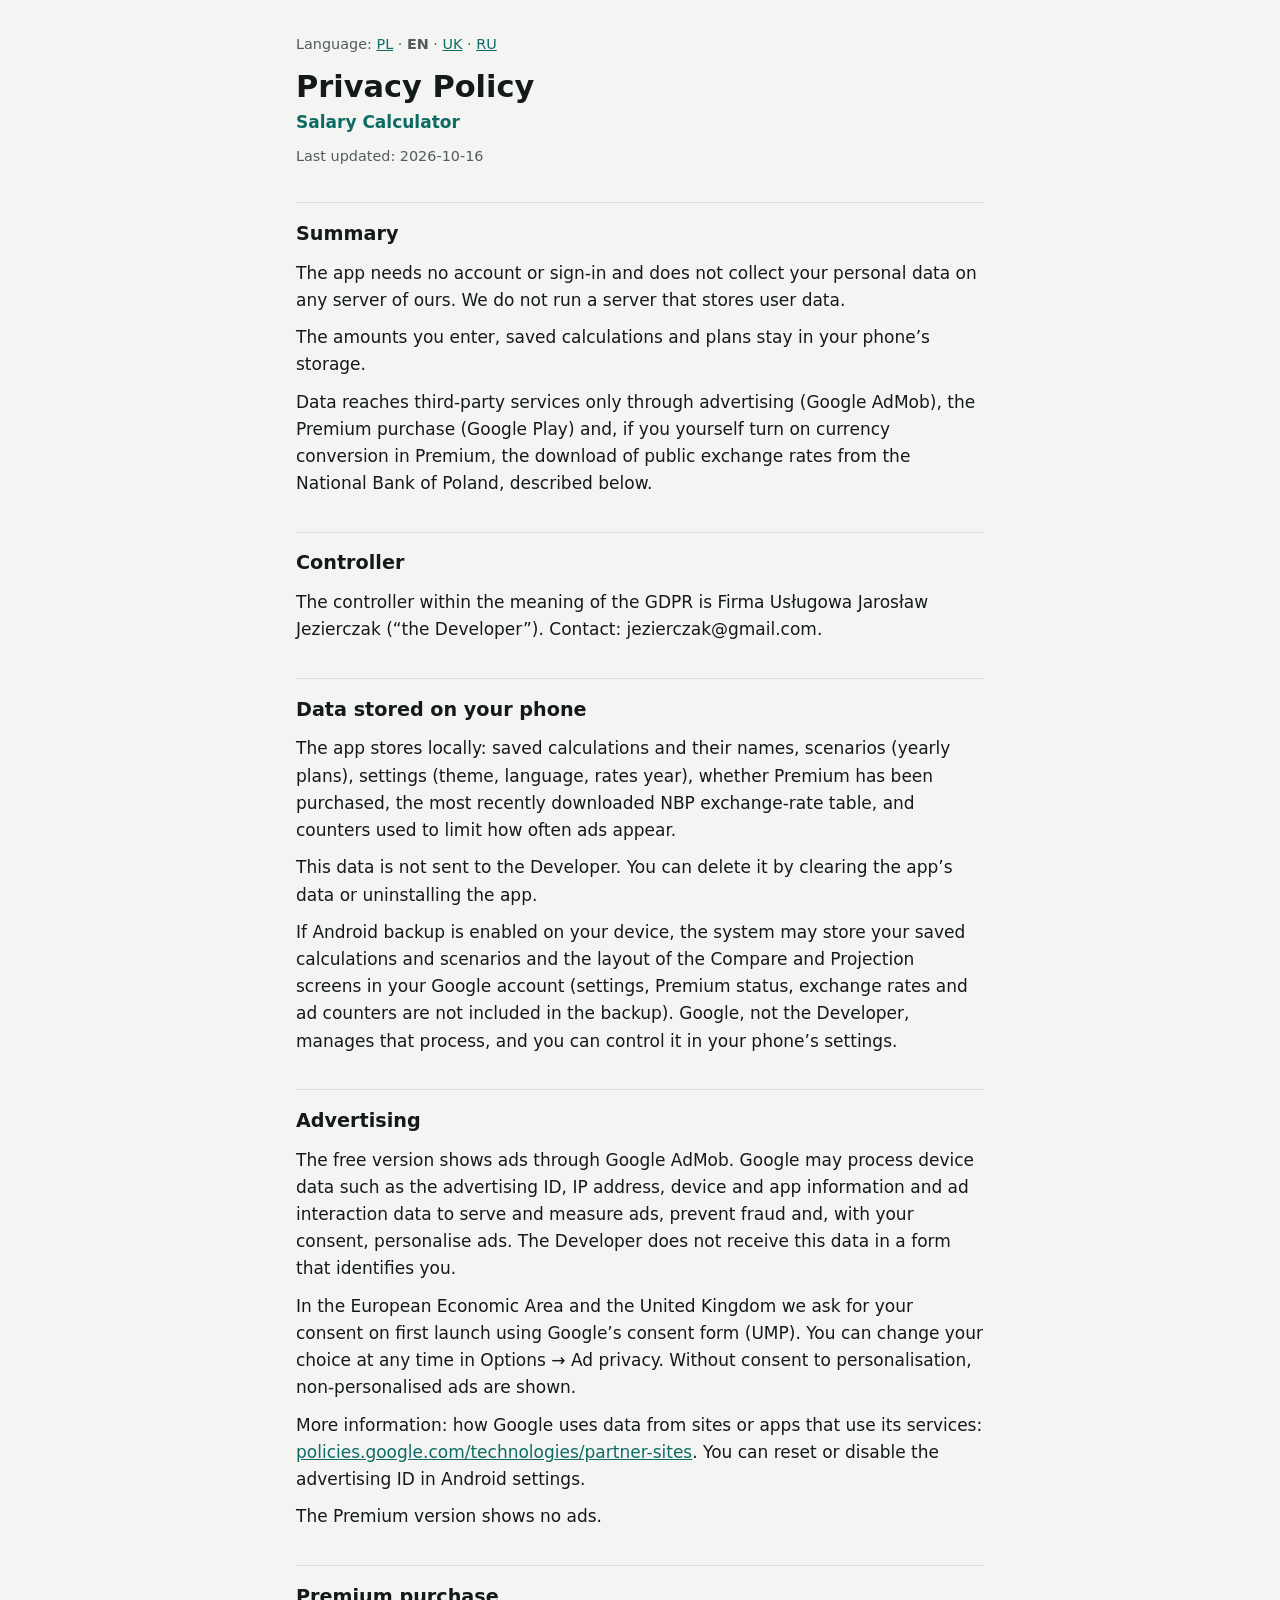
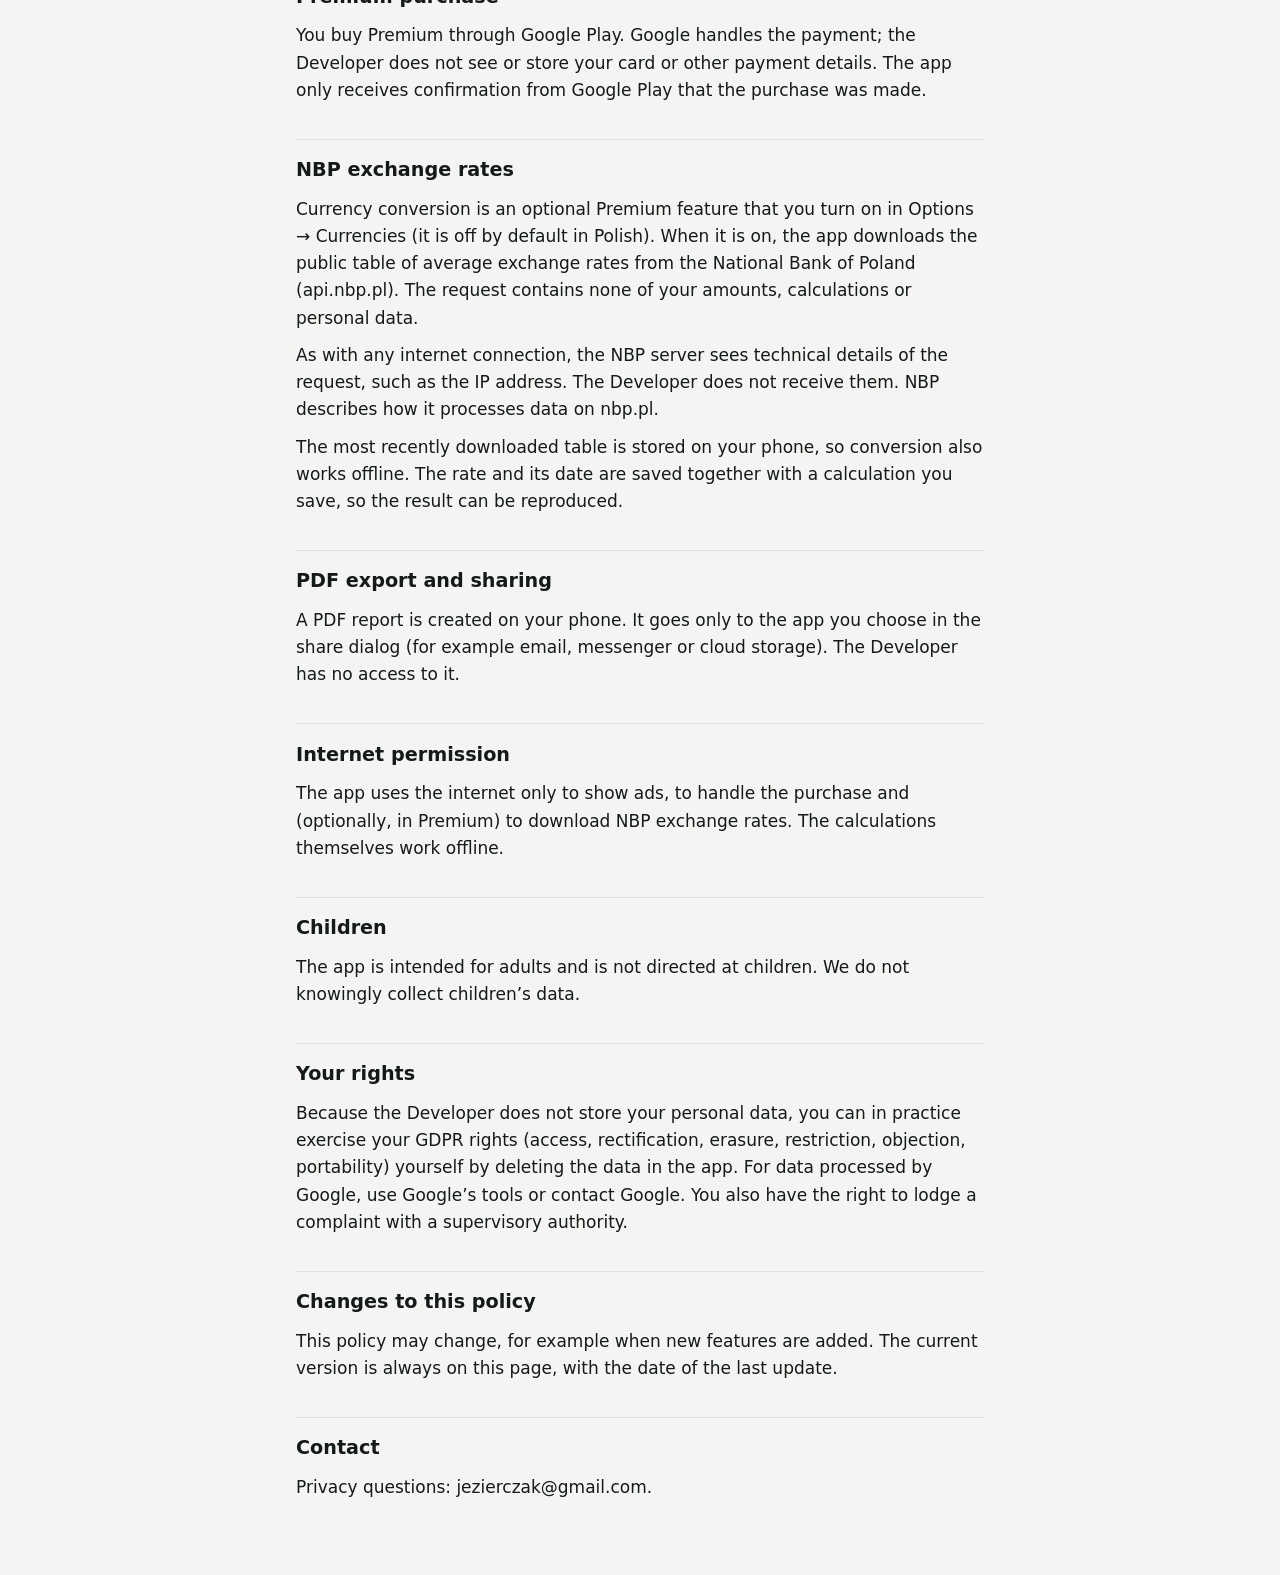
==== en/index.html @ 5f743a1b "Polityka prywatności (pl/en/uk/ru) Co-Authored-By: Claude Sonnet 5.5 <noreply@anthropic.com>" ====
<!doctype html>
<html lang="en">
<head>
  <meta charset="utf-8">
  <meta name="viewport" content="width=device-width, initial-scale=1">
  <title>Privacy Policy – Salary Calculator</title>
  <meta name="description" content="Privacy Policy – Salary Calculator">
  <link rel="stylesheet" href="../style.css">
</head>
<body>
  <main>
    <p class="lang">Language: <a href="../pl/" hreflang="pl">PL</a> · <strong>EN</strong> · <a href="../uk/" hreflang="uk">UK</a> · <a href="../ru/" hreflang="ru">RU</a></p>
    <h1>Privacy Policy</h1>
    <p class="app">Salary Calculator</p>
    <p class="updated">Last updated: 2026-10-16</p>
    <h2>Summary</h2>
    <p>The app needs no account or sign-in and does not collect your personal data on any server of ours. We do not run a server that stores user data.</p>
    <p>The amounts you enter, saved calculations and plans stay in your phone’s storage.</p>
    <p>Data reaches third-party services only through advertising (Google AdMob), the Premium purchase (Google Play) and, if you yourself turn on currency conversion in Premium, the download of public exchange rates from the National Bank of Poland, described below.</p>
    <h2>Controller</h2>
    <p>The controller within the meaning of the GDPR is Firma Usługowa Jarosław Jezierczak (“the Developer”). Contact: jezierczak@gmail.com.</p>
    <h2>Data stored on your phone</h2>
    <p>The app stores locally: saved calculations and their names, scenarios (yearly plans), settings (theme, language, rates year), whether Premium has been purchased, the most recently downloaded NBP exchange-rate table, and counters used to limit how often ads appear.</p>
    <p>This data is not sent to the Developer. You can delete it by clearing the app’s data or uninstalling the app.</p>
    <p>If Android backup is enabled on your device, the system may store your saved calculations and scenarios and the layout of the Compare and Projection screens in your Google account (settings, Premium status, exchange rates and ad counters are not included in the backup). Google, not the Developer, manages that process, and you can control it in your phone’s settings.</p>
    <h2>Advertising</h2>
    <p>The free version shows ads through Google AdMob. Google may process device data such as the advertising ID, IP address, device and app information and ad interaction data to serve and measure ads, prevent fraud and, with your consent, personalise ads. The Developer does not receive this data in a form that identifies you.</p>
    <p>In the European Economic Area and the United Kingdom we ask for your consent on first launch using Google’s consent form (UMP). You can change your choice at any time in Options → Ad privacy. Without consent to personalisation, non-personalised ads are shown.</p>
    <p>More information: how Google uses data from sites or apps that use its services: <a href="https://policies.google.com/technologies/partner-sites" rel="noopener">policies.google.com/technologies/partner-sites</a>. You can reset or disable the advertising ID in Android settings.</p>
    <p>The Premium version shows no ads.</p>
    <h2>Premium purchase</h2>
    <p>You buy Premium through Google Play. Google handles the payment; the Developer does not see or store your card or other payment details. The app only receives confirmation from Google Play that the purchase was made.</p>
    <h2>NBP exchange rates</h2>
    <p>Currency conversion is an optional Premium feature that you turn on in Options → Currencies (it is off by default in Polish). When it is on, the app downloads the public table of average exchange rates from the National Bank of Poland (api.nbp.pl). The request contains none of your amounts, calculations or personal data.</p>
    <p>As with any internet connection, the NBP server sees technical details of the request, such as the IP address. The Developer does not receive them. NBP describes how it processes data on nbp.pl.</p>
    <p>The most recently downloaded table is stored on your phone, so conversion also works offline. The rate and its date are saved together with a calculation you save, so the result can be reproduced.</p>
    <h2>PDF export and sharing</h2>
    <p>A PDF report is created on your phone. It goes only to the app you choose in the share dialog (for example email, messenger or cloud storage). The Developer has no access to it.</p>
    <h2>Internet permission</h2>
    <p>The app uses the internet only to show ads, to handle the purchase and (optionally, in Premium) to download NBP exchange rates. The calculations themselves work offline.</p>
    <h2>Children</h2>
    <p>The app is intended for adults and is not directed at children. We do not knowingly collect children’s data.</p>
    <h2>Your rights</h2>
    <p>Because the Developer does not store your personal data, you can in practice exercise your GDPR rights (access, rectification, erasure, restriction, objection, portability) yourself by deleting the data in the app. For data processed by Google, use Google’s tools or contact Google. You also have the right to lodge a complaint with a supervisory authority.</p>
    <h2>Changes to this policy</h2>
    <p>This policy may change, for example when new features are added. The current version is always on this page, with the date of the last update.</p>
    <h2>Contact</h2>
    <p>Privacy questions: jezierczak@gmail.com.</p>
  </main>
</body>
</html>
---- style.css ----
:root { --bg:#f4f5f2; --fg:#141a18; --muted:#535c58; --accent:#0e6b64; --line:#dde2de; }
@media (prefers-color-scheme: dark) {
  :root { --bg:#101513; --fg:#e6ebe8; --muted:#a3aeaa; --accent:#6cc4bb; --line:#27302d; }
}
* { box-sizing: border-box; }
body { margin:0; background:var(--bg); color:var(--fg); font:17px/1.6 system-ui,-apple-system,"Segoe UI",Roboto,sans-serif; }
main { max-width:720px; margin:0 auto; padding:24px 16px 64px; }
h1 { font-size:1.9rem; line-height:1.25; margin:.4em 0 .1em; }
h2 { font-size:1.2rem; margin:1.8em 0 .4em; padding-top:.8em; border-top:1px solid var(--line); }
p { margin:.6em 0; }
a { color:var(--accent); }
.lang { font-size:.9rem; color:var(--muted); }
.app { color:var(--accent); font-weight:600; margin:0; }
.updated { color:var(--muted); font-size:.9rem; }
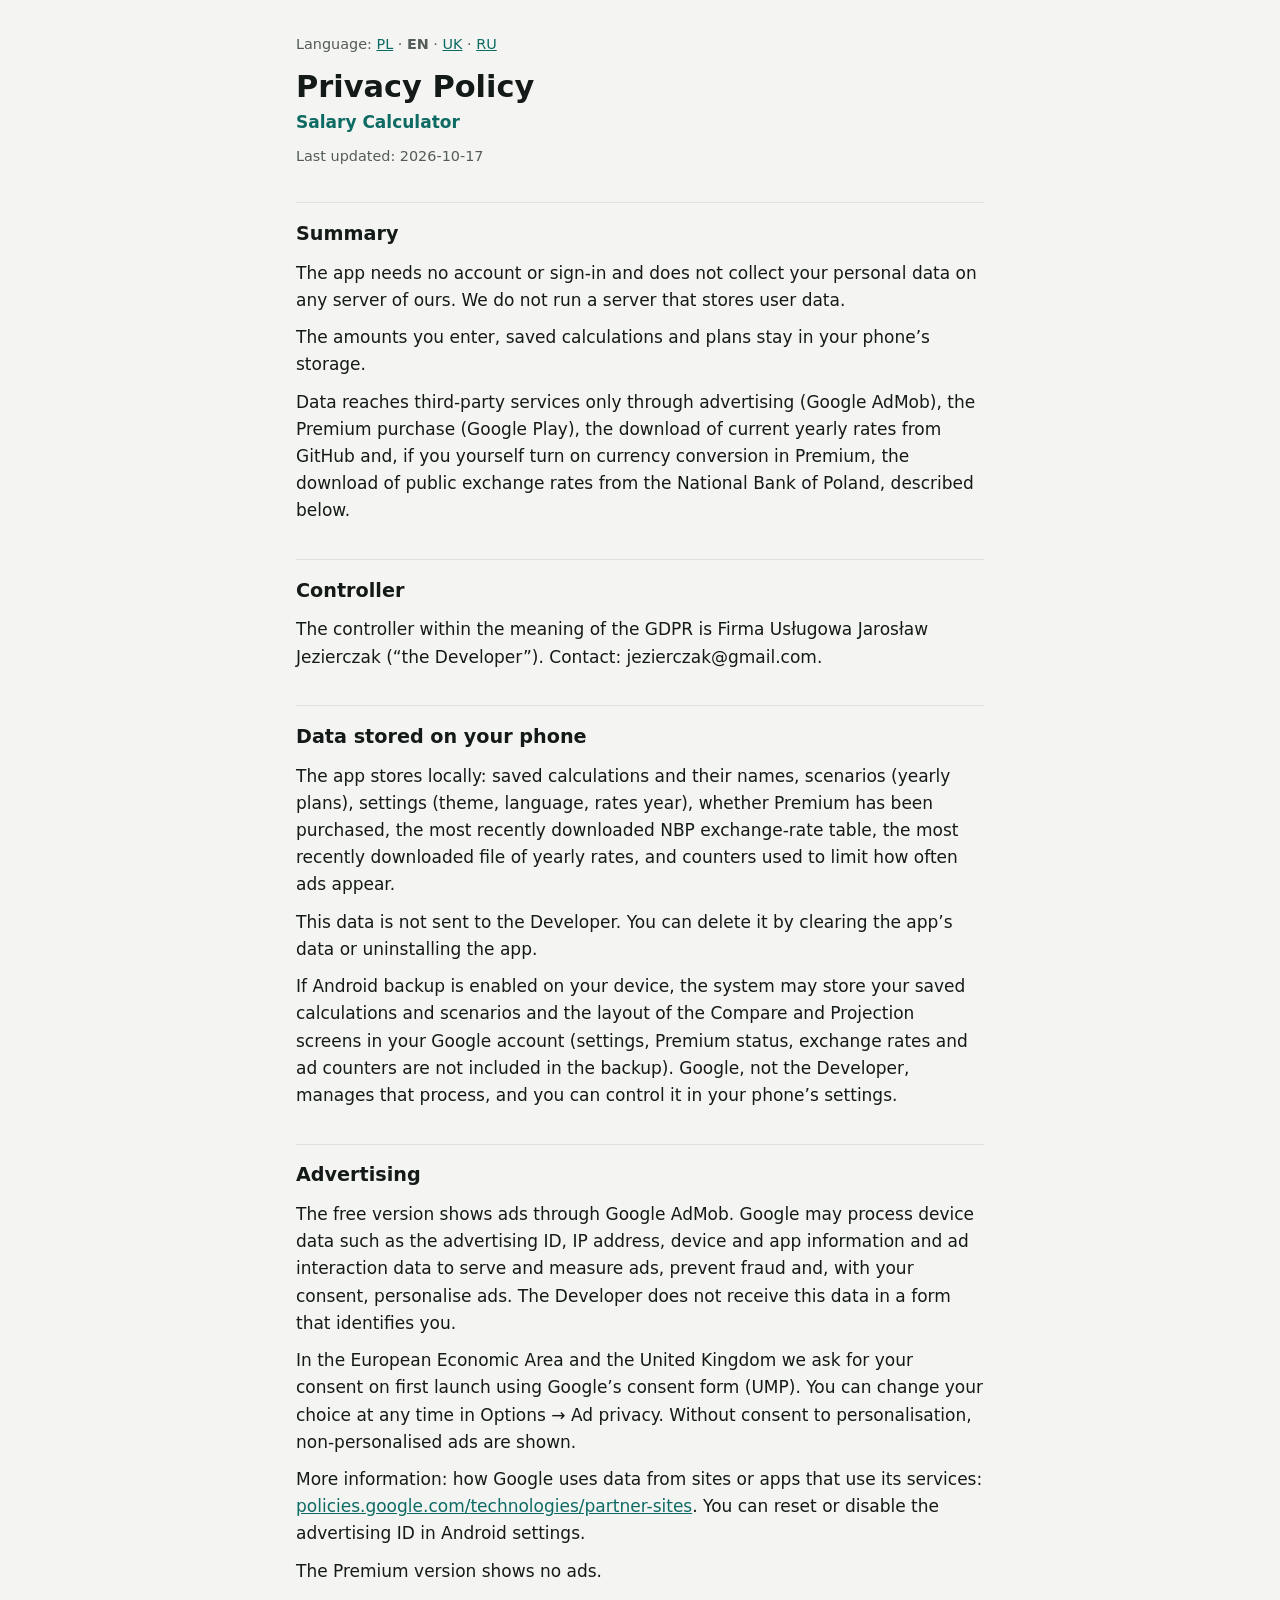
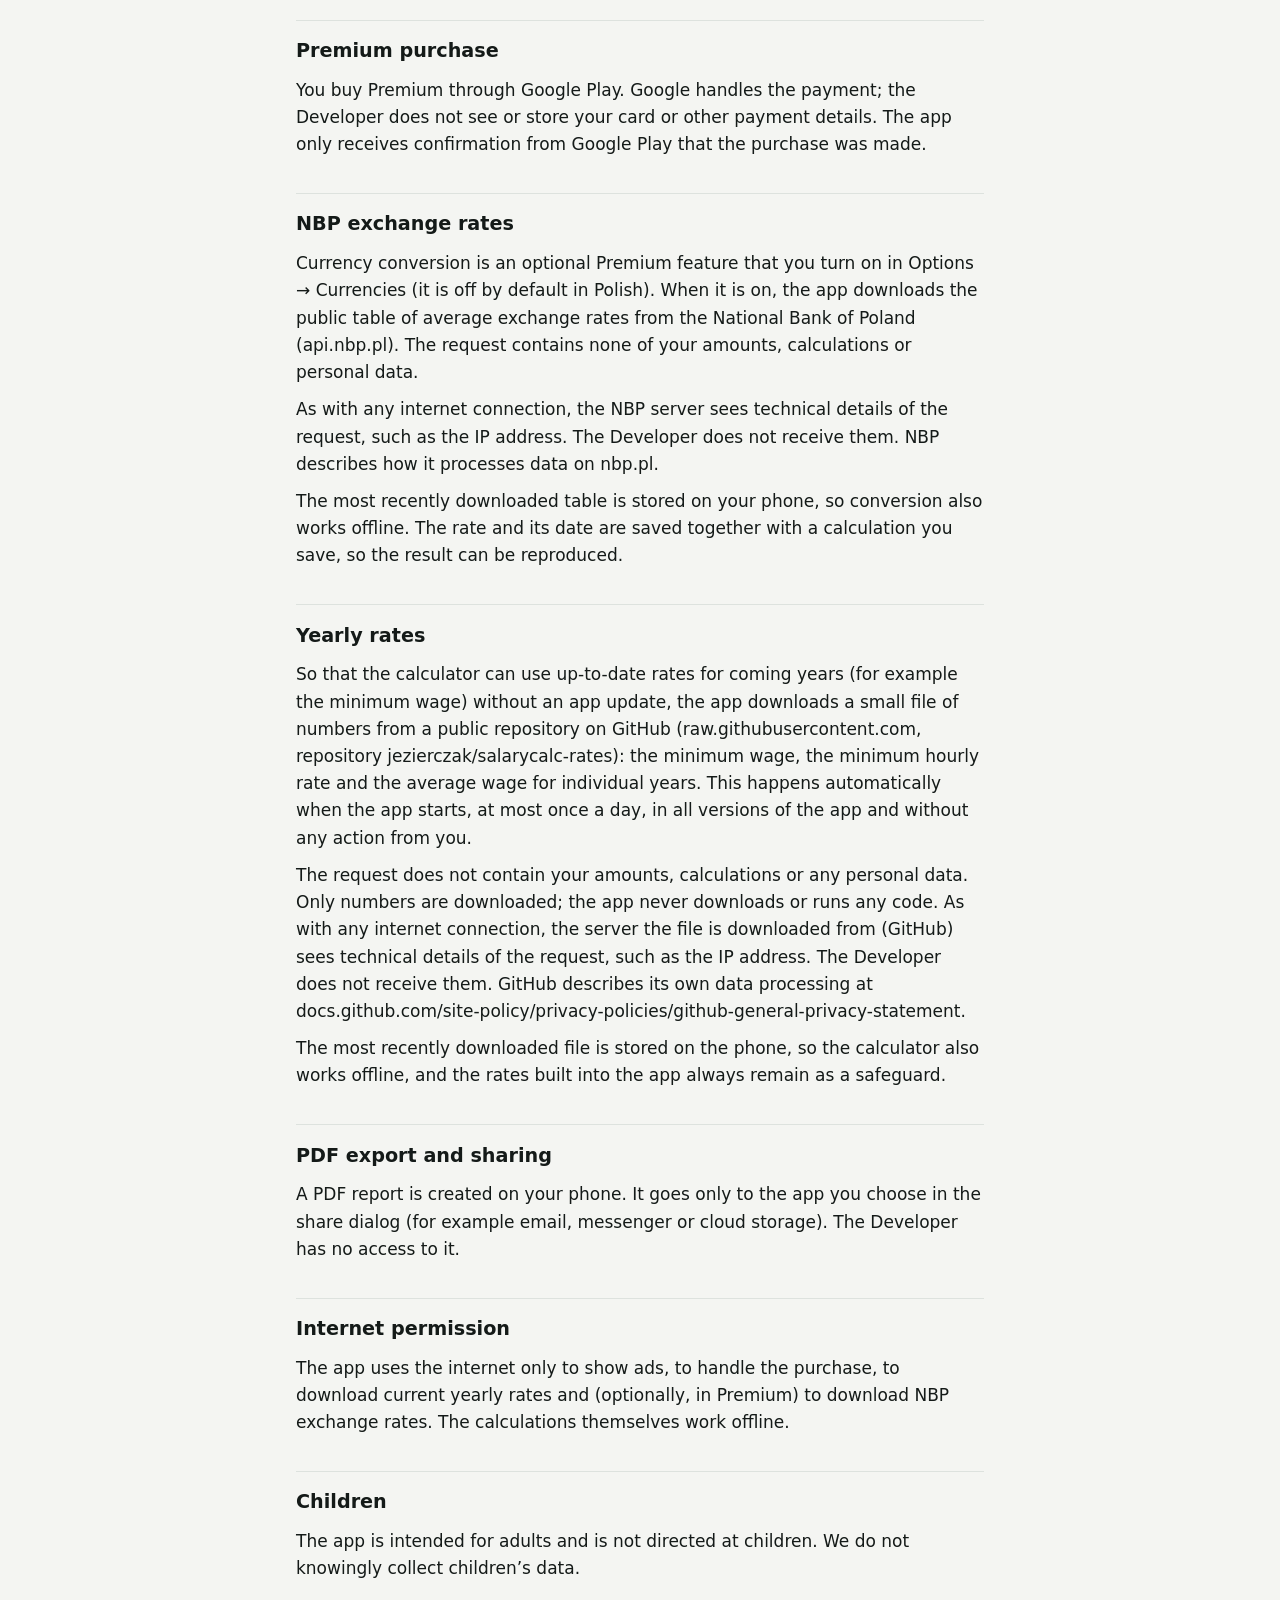
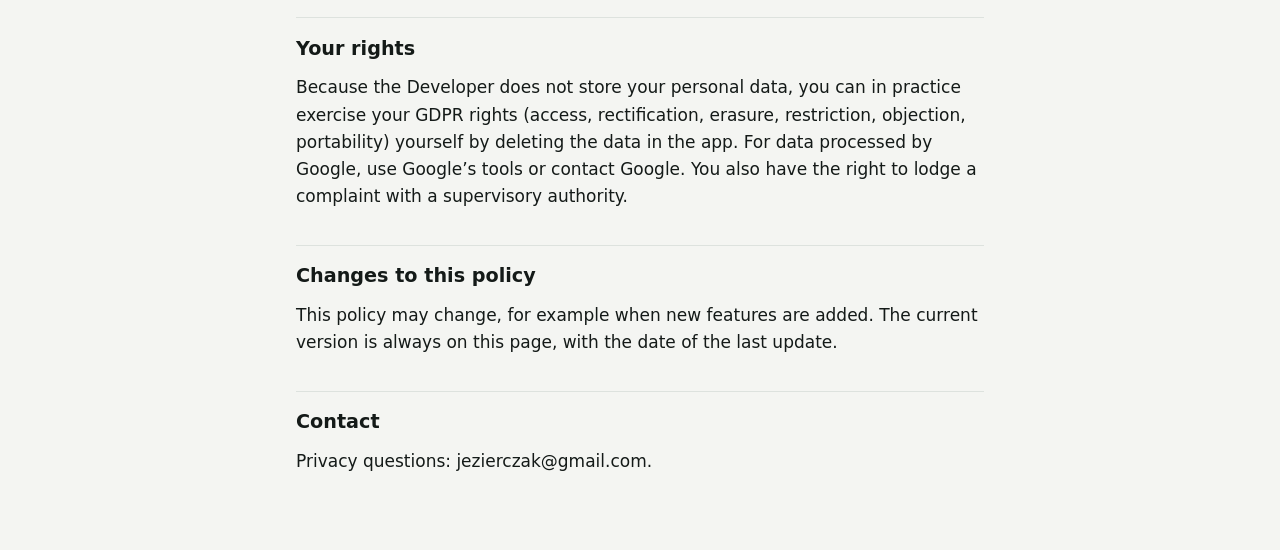
==== commit 8eeb12e0: "Polityka prywatności: pobieranie stawek rocznych z GitHuba (pl/en/uk/ru)" ====
--- a/en/index.html
+++ b/en/index.html
@@ -12,15 +12,15 @@
     <p class="lang">Language: <a href="../pl/" hreflang="pl">PL</a> · <strong>EN</strong> · <a href="../uk/" hreflang="uk">UK</a> · <a href="../ru/" hreflang="ru">RU</a></p>
     <h1>Privacy Policy</h1>
     <p class="app">Salary Calculator</p>
-    <p class="updated">Last updated: 2026-10-16</p>
+    <p class="updated">Last updated: 2026-10-17</p>
     <h2>Summary</h2>
     <p>The app needs no account or sign-in and does not collect your personal data on any server of ours. We do not run a server that stores user data.</p>
     <p>The amounts you enter, saved calculations and plans stay in your phone’s storage.</p>
-    <p>Data reaches third-party services only through advertising (Google AdMob), the Premium purchase (Google Play) and, if you yourself turn on currency conversion in Premium, the download of public exchange rates from the National Bank of Poland, described below.</p>
+    <p>Data reaches third-party services only through advertising (Google AdMob), the Premium purchase (Google Play), the download of current yearly rates from GitHub and, if you yourself turn on currency conversion in Premium, the download of public exchange rates from the National Bank of Poland, described below.</p>
     <h2>Controller</h2>
     <p>The controller within the meaning of the GDPR is Firma Usługowa Jarosław Jezierczak (“the Developer”). Contact: jezierczak@gmail.com.</p>
     <h2>Data stored on your phone</h2>
-    <p>The app stores locally: saved calculations and their names, scenarios (yearly plans), settings (theme, language, rates year), whether Premium has been purchased, the most recently downloaded NBP exchange-rate table, and counters used to limit how often ads appear.</p>
+    <p>The app stores locally: saved calculations and their names, scenarios (yearly plans), settings (theme, language, rates year), whether Premium has been purchased, the most recently downloaded NBP exchange-rate table, the most recently downloaded file of yearly rates, and counters used to limit how often ads appear.</p>
     <p>This data is not sent to the Developer. You can delete it by clearing the app’s data or uninstalling the app.</p>
     <p>If Android backup is enabled on your device, the system may store your saved calculations and scenarios and the layout of the Compare and Projection screens in your Google account (settings, Premium status, exchange rates and ad counters are not included in the backup). Google, not the Developer, manages that process, and you can control it in your phone’s settings.</p>
     <h2>Advertising</h2>
@@ -34,10 +34,14 @@
     <p>Currency conversion is an optional Premium feature that you turn on in Options → Currencies (it is off by default in Polish). When it is on, the app downloads the public table of average exchange rates from the National Bank of Poland (api.nbp.pl). The request contains none of your amounts, calculations or personal data.</p>
     <p>As with any internet connection, the NBP server sees technical details of the request, such as the IP address. The Developer does not receive them. NBP describes how it processes data on nbp.pl.</p>
     <p>The most recently downloaded table is stored on your phone, so conversion also works offline. The rate and its date are saved together with a calculation you save, so the result can be reproduced.</p>
+    <h2>Yearly rates</h2>
+    <p>So that the calculator can use up-to-date rates for coming years (for example the minimum wage) without an app update, the app downloads a small file of numbers from a public repository on GitHub (raw.githubusercontent.com, repository jezierczak/salarycalc-rates): the minimum wage, the minimum hourly rate and the average wage for individual years. This happens automatically when the app starts, at most once a day, in all versions of the app and without any action from you.</p>
+    <p>The request does not contain your amounts, calculations or any personal data. Only numbers are downloaded; the app never downloads or runs any code. As with any internet connection, the server the file is downloaded from (GitHub) sees technical details of the request, such as the IP address. The Developer does not receive them. GitHub describes its own data processing at docs.github.com/site-policy/privacy-policies/github-general-privacy-statement.</p>
+    <p>The most recently downloaded file is stored on the phone, so the calculator also works offline, and the rates built into the app always remain as a safeguard.</p>
     <h2>PDF export and sharing</h2>
     <p>A PDF report is created on your phone. It goes only to the app you choose in the share dialog (for example email, messenger or cloud storage). The Developer has no access to it.</p>
     <h2>Internet permission</h2>
-    <p>The app uses the internet only to show ads, to handle the purchase and (optionally, in Premium) to download NBP exchange rates. The calculations themselves work offline.</p>
+    <p>The app uses the internet only to show ads, to handle the purchase, to download current yearly rates and (optionally, in Premium) to download NBP exchange rates. The calculations themselves work offline.</p>
     <h2>Children</h2>
     <p>The app is intended for adults and is not directed at children. We do not knowingly collect children’s data.</p>
     <h2>Your rights</h2>
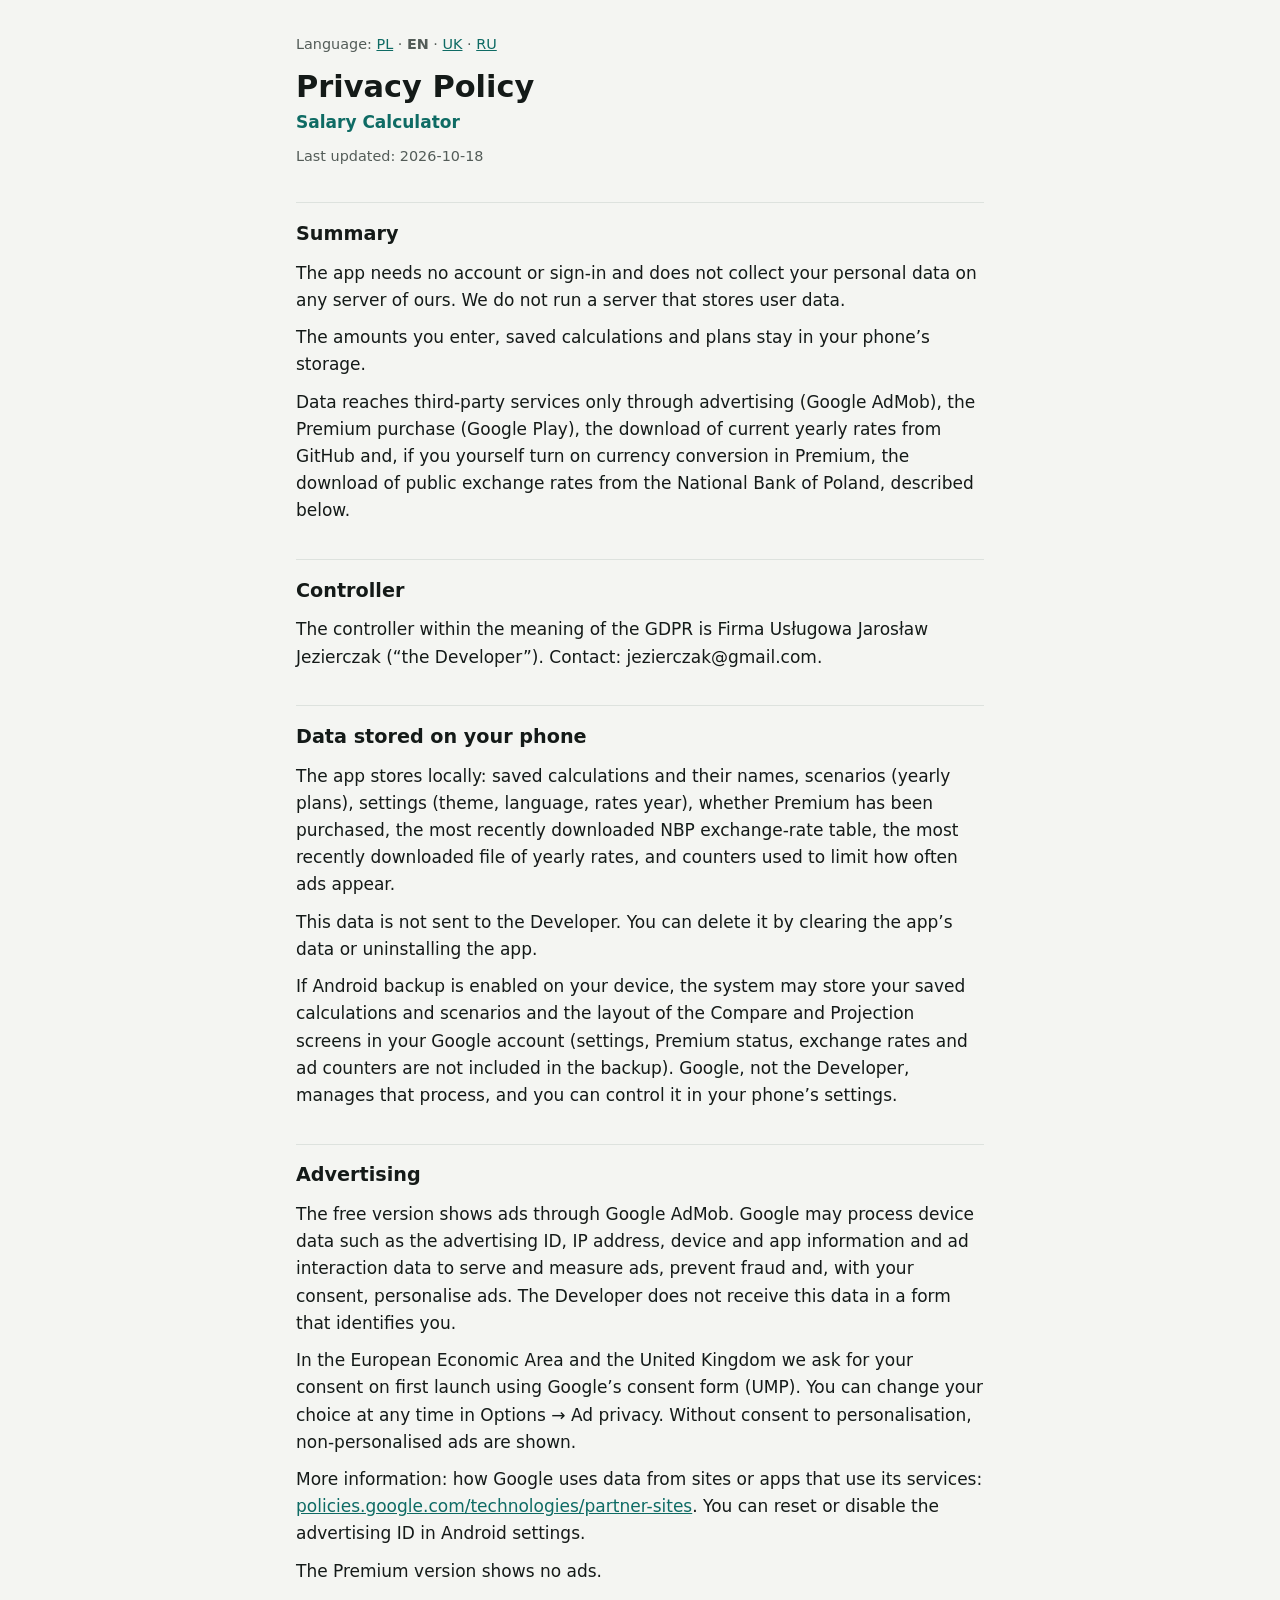
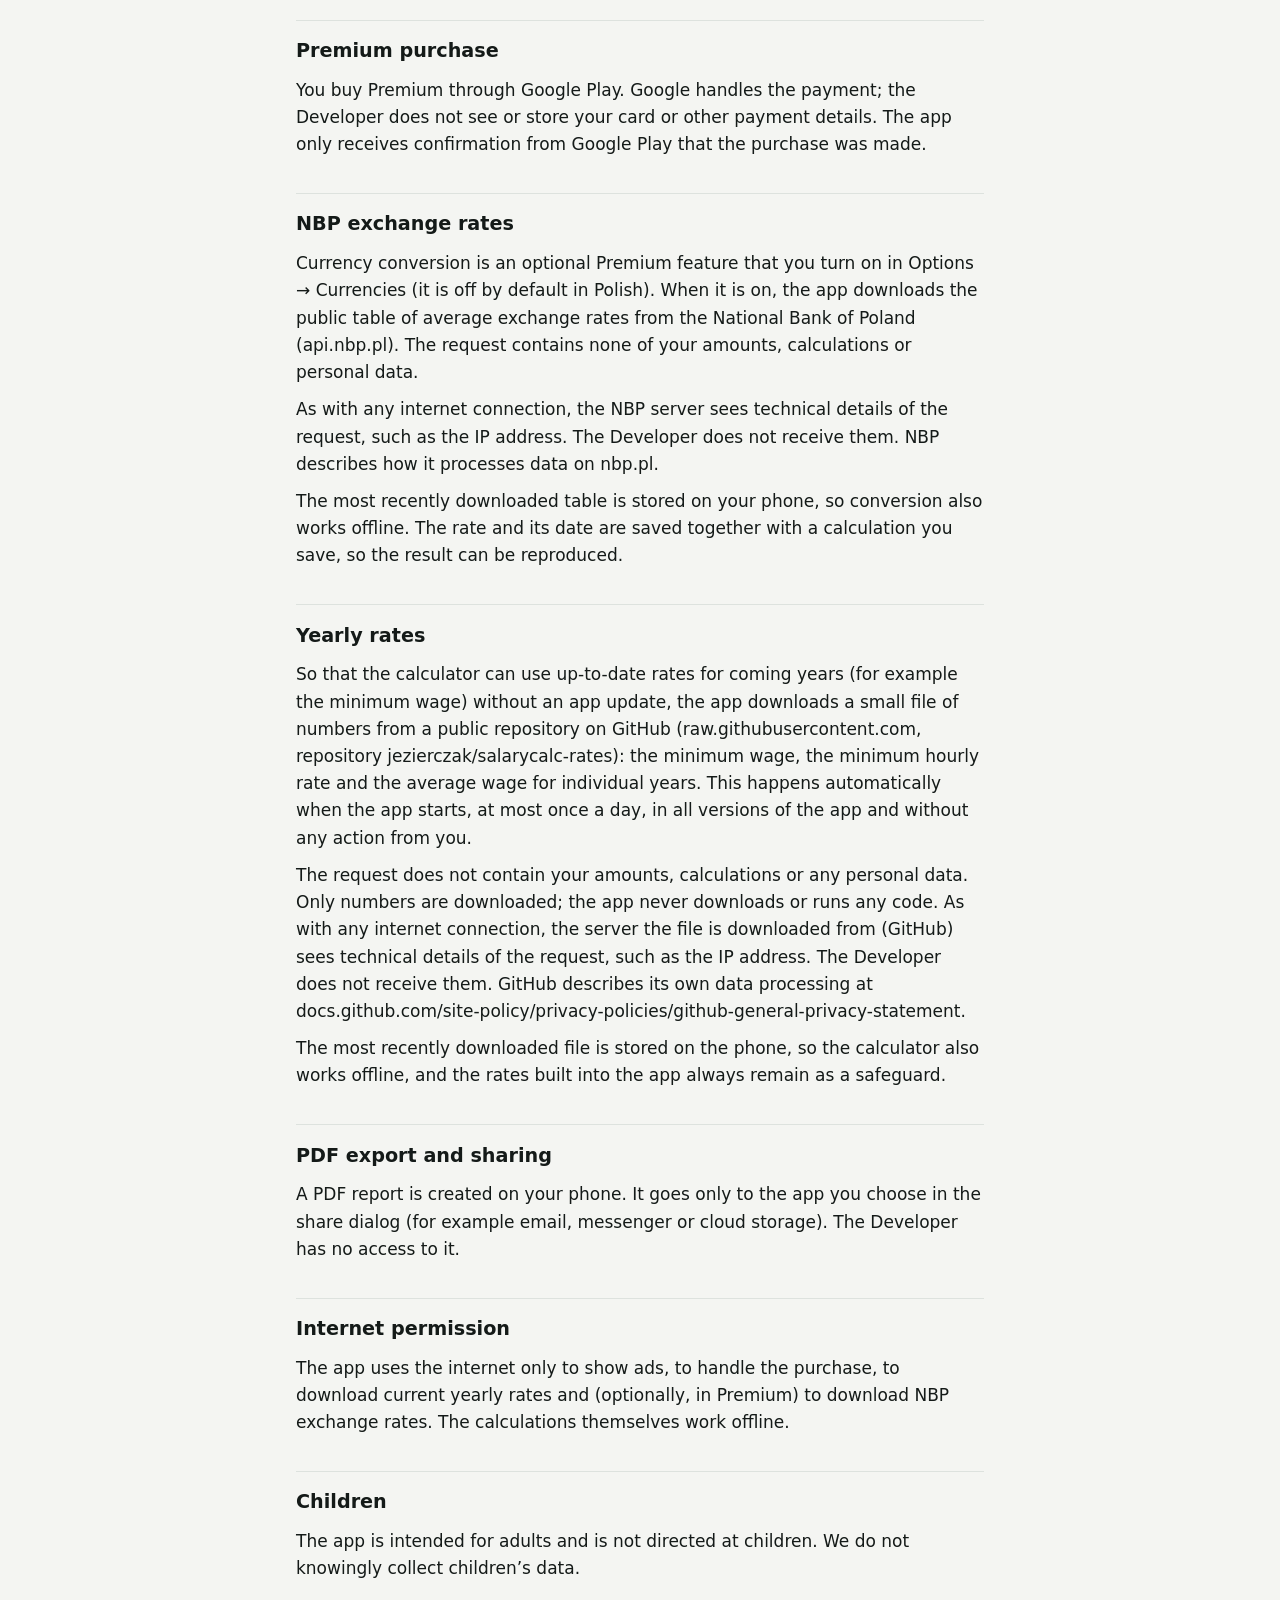
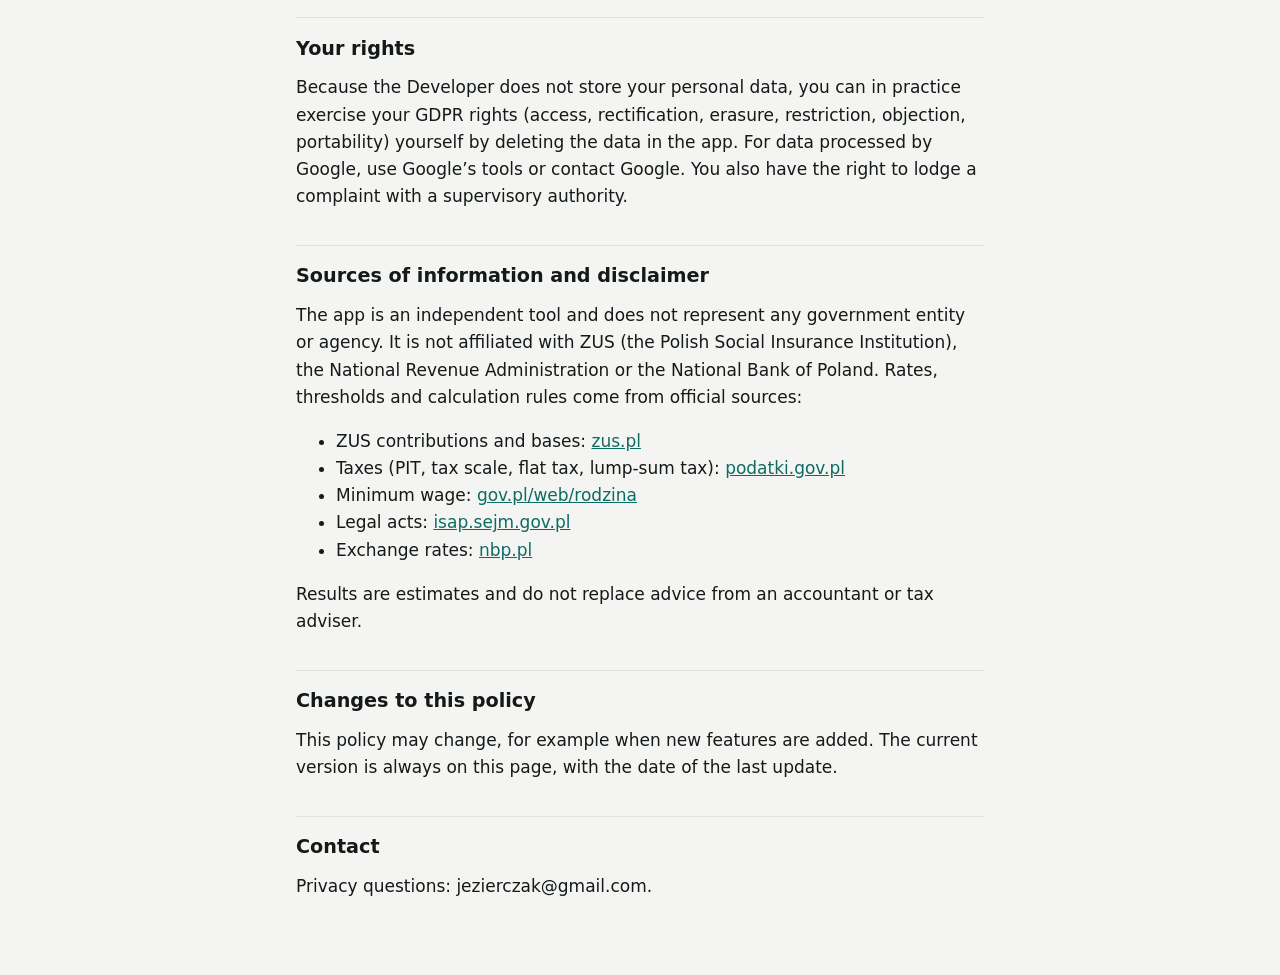
==== commit aa082702: "Polityka: źródła informacji (zus.pl, podatki.gov.pl, gov.pl, nbp.pl) i zastrzeżenie o braku związku " ====
--- a/en/index.html
+++ b/en/index.html
@@ -12,7 +12,7 @@
     <p class="lang">Language: <a href="../pl/" hreflang="pl">PL</a> · <strong>EN</strong> · <a href="../uk/" hreflang="uk">UK</a> · <a href="../ru/" hreflang="ru">RU</a></p>
     <h1>Privacy Policy</h1>
     <p class="app">Salary Calculator</p>
-    <p class="updated">Last updated: 2026-10-17</p>
+    <p class="updated">Last updated: 2026-10-18</p>
     <h2>Summary</h2>
     <p>The app needs no account or sign-in and does not collect your personal data on any server of ours. We do not run a server that stores user data.</p>
     <p>The amounts you enter, saved calculations and plans stay in your phone’s storage.</p>
@@ -46,6 +46,10 @@
     <p>The app is intended for adults and is not directed at children. We do not knowingly collect children’s data.</p>
     <h2>Your rights</h2>
     <p>Because the Developer does not store your personal data, you can in practice exercise your GDPR rights (access, rectification, erasure, restriction, objection, portability) yourself by deleting the data in the app. For data processed by Google, use Google’s tools or contact Google. You also have the right to lodge a complaint with a supervisory authority.</p>
+    <h2>Sources of information and disclaimer</h2>
+    <p>The app is an independent tool and does not represent any government entity or agency. It is not affiliated with ZUS (the Polish Social Insurance Institution), the National Revenue Administration or the National Bank of Poland. Rates, thresholds and calculation rules come from official sources:</p>
+    <ul><li>ZUS contributions and bases: <a href="https://www.zus.pl" rel="noopener">zus.pl</a></li><li>Taxes (PIT, tax scale, flat tax, lump-sum tax): <a href="https://www.podatki.gov.pl" rel="noopener">podatki.gov.pl</a></li><li>Minimum wage: <a href="https://www.gov.pl/web/rodzina" rel="noopener">gov.pl/web/rodzina</a></li><li>Legal acts: <a href="https://isap.sejm.gov.pl" rel="noopener">isap.sejm.gov.pl</a></li><li>Exchange rates: <a href="https://nbp.pl" rel="noopener">nbp.pl</a></li></ul>
+    <p>Results are estimates and do not replace advice from an accountant or tax adviser.</p>
     <h2>Changes to this policy</h2>
     <p>This policy may change, for example when new features are added. The current version is always on this page, with the date of the last update.</p>
     <h2>Contact</h2>
